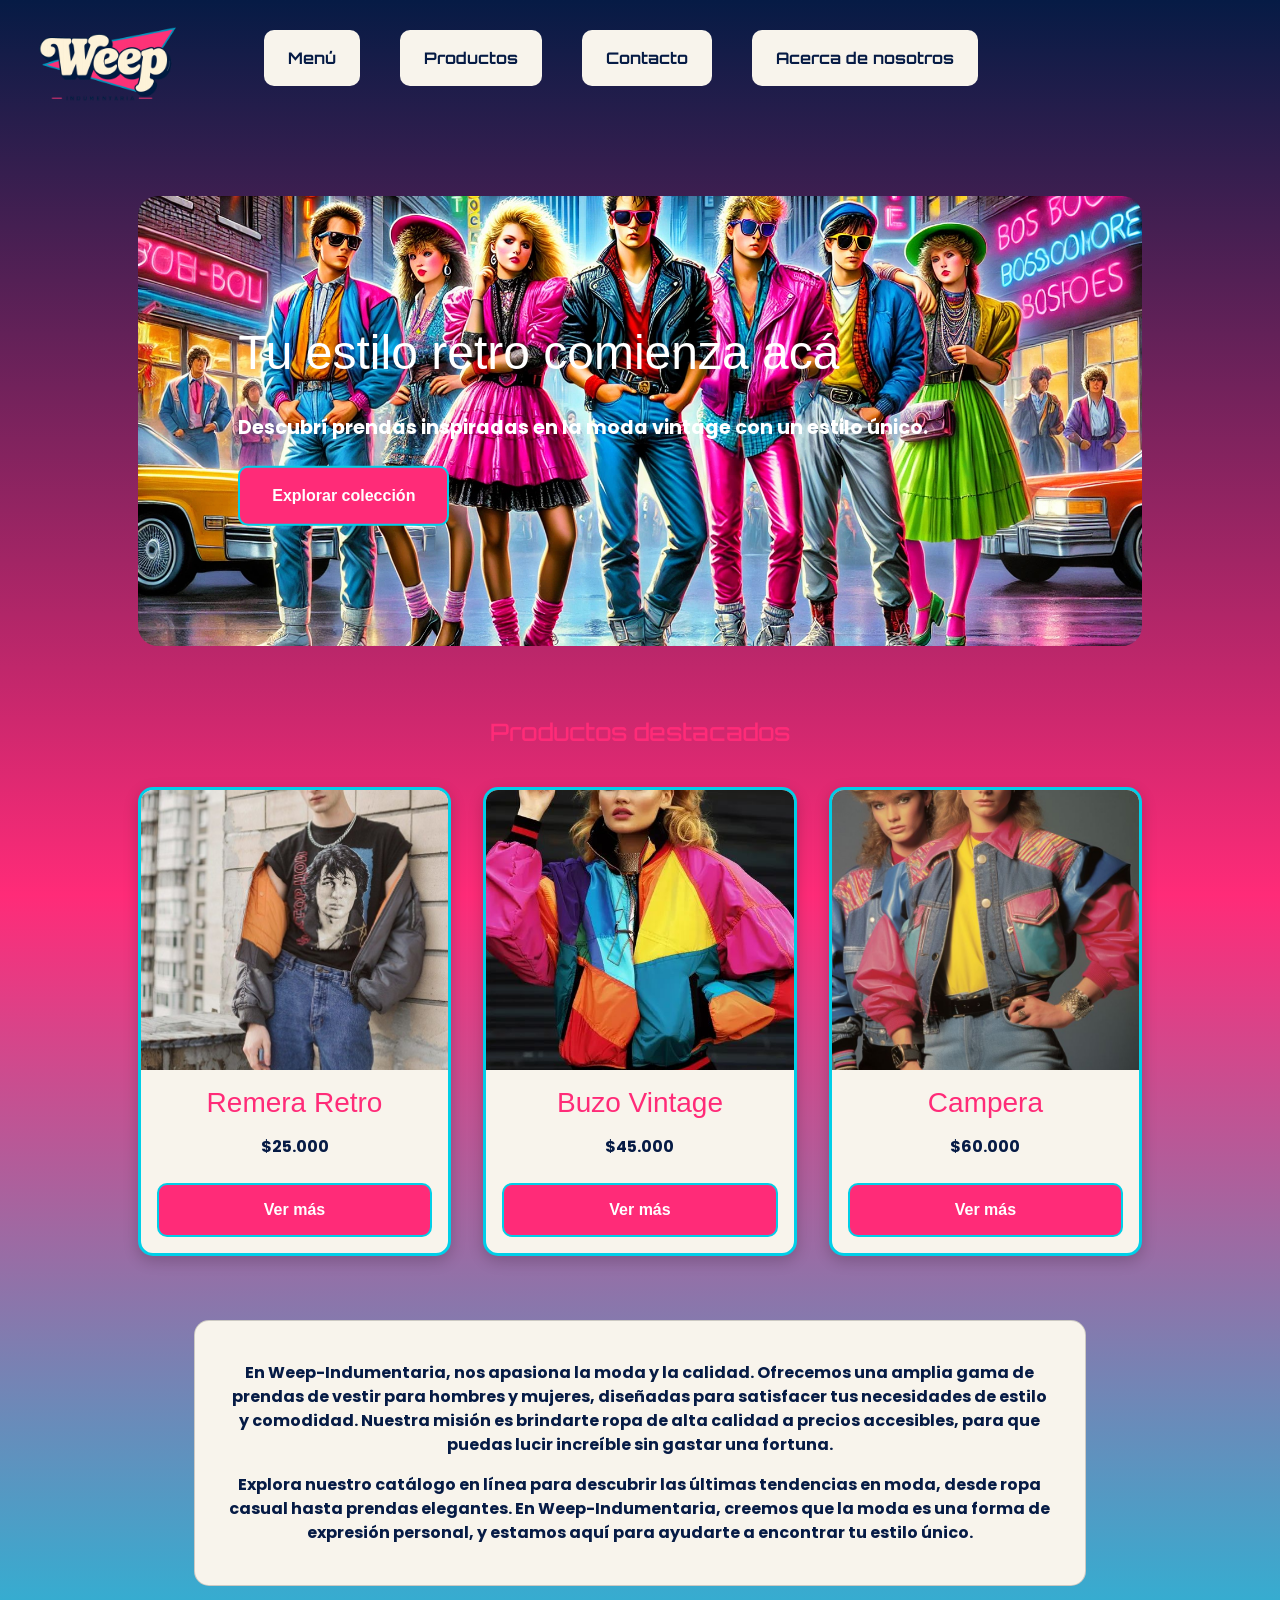
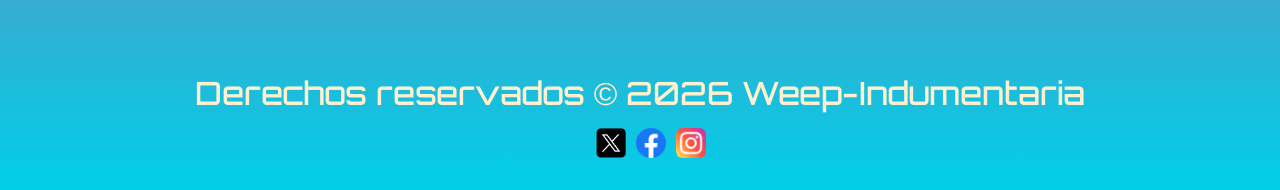
==== index.html @ 95387102 "Primera versión del proyecto Weep Indumentaria" ====
<!DOCTYPE html>

<html lang="es">

<head>
    <meta charset="UTF-8">
    <meta name="viewport" content="width=device-width, initial-scale=1.0">
    <meta name="description" content="Indumentaria retro con estilo vintage.">
    <meta name="keywords" content="ropa, retro, vintage, remeras, buzos">
    <meta name="author" content="Sebastian Fonteina">
    
    <title>Weep-Indumentaria - Inicio ✂</title>
    
    <link href="https://cdn.jsdelivr.net/npm/bootstrap@5.3.8/dist/css/bootstrap.min.css" rel="stylesheet">
    
    <link rel="stylesheet" href="./styles/style.css">
    <!--Fuente Orbitron-->
    <link rel="preconnect" href="https://fonts.googleapis.com">
    <link rel="preconnect" href="https://fonts.gstatic.com" crossorigin>
    <link href="https://fonts.googleapis.com/css2?family=Orbitron:wght@400..900&display=swap" rel="stylesheet">
    <!--Fuente Poppins-->
    <link rel="preconnect" href="https://fonts.googleapis.com">
    <link rel="preconnect" href="https://fonts.gstatic.com" crossorigin>
    <link href="https://fonts.googleapis.com/css2?family=Orbitron:wght@400..900&family=Poppins:ital,wght@0,100;0,200;0,300;0,400;0,500;0,600;0,700;0,800;0,900;1,100;1,200;1,300;1,400;1,500;1,600;1,700;1,800;1,900&display=swap" rel="stylesheet">

</head>

    <body>
    <header>
        <a href="./index.html">
    
            <img class="logoPrincipal" src="./assets/logo.png" alt="Logo de Weep-Indumentaria">
        
        </a>
    
    
        <nav class="navbar navBarraSuperior">
            <ul>
            <li> 
                <a href="./pages/menu.html">Menú</a>
            </li>
            <li> 
                <a href="./pages/galeria.html">Productos</a>
            </li>
            <li> 
                <a href="./pages/contacto.html">Contacto</a>
            </li>
            <li> 
                <a href="./pages/nosotros.html">Acerca de nosotros</a>
            </li>
            
            </ul>

        </nav>
            

</header>

    <main class="container contenidoPrincipal">
        

    <section class="bannerPrincipal">

    <img src="./assets/banner.jpg" alt="Banner principal">

    <div class="bannerTexto">

        <h1>Tu estilo retro comienza acá</h1>

        <p>
            Descubrí prendas inspiradas en la moda vintage
            con un estilo único.
        </p>

        <a href="./pages/galeria.html"
        class="botonPrincipal">Explorar colección</a>

    </div>

</section>

<section class="destacados">

    <h2>Productos destacados</h2>

    <div class="contenedorDestacados">

        <article class="card productoInicio">

            <img src="./assets/remera.jpg" alt="Remera Retro">

            <h3>Remera Retro</h3>

            <p>$25.000</p>

            <a href="./pages/galeria.html" class="botonPrincipal">

            Ver más

            </a>

        </article>

        <article class="card productoInicio">

            <img src="./assets/buzo.jpg" alt="Buzo Vintage">

            <h3>Buzo Vintage</h3>

            <p>$45.000</p>

            <a href="./pages/galeria.html" class="botonPrincipal">

            Ver más

        </a>

        </article>

        <article class="card productoInicio">

            <img src="./assets/campera.jpg" alt="Campera Retro">

            <h3>Campera</h3>

            <p>$60.000</p>

            <a

            href="./pages/galeria.html"

            class="botonPrincipal">

        Ver más

            </a>

        </article>

    </div>

</section>

<section>
        <article>
            <div class="card tarjeta">
        
        <p class="p">En Weep-Indumentaria, nos apasiona la moda y la calidad. Ofrecemos una amplia gama de prendas de vestir para hombres y mujeres, diseñadas para satisfacer tus necesidades de estilo y comodidad. Nuestra misión es brindarte ropa de alta calidad a precios accesibles, para que puedas lucir increíble sin gastar una fortuna.</p>
        <p class="p">Explora nuestro catálogo en línea para descubrir las últimas tendencias en moda, desde ropa casual hasta prendas elegantes. En Weep-Indumentaria, creemos que la moda es una forma de expresión personal, y estamos aquí para ayudarte a encontrar tu estilo único.</p>
    
            </div>
        </article>
    </section>

</main>
    
    <footer class="container">
    
        
        <h2 class="h2">Derechos reservados © 2026 Weep-Indumentaria</h2>
        <nav class="navBarraFooter">
            <ul>
            <li> 
                <a href="" aria-label="" >
                    <img class="footerImagenes" src="./assets/x.png" alt="X">
                </a>
            </li>
            <li> 
                <a href="" aria-label="" >
                    <img class="footerImagenes" src="./assets/facebook.png" alt="Facebook">
                </a>
            </li>
            <li> 
                <a href="" aria-label="" >
                    <img class="footerImagenes" src="./assets/instagram.png" alt="Instagram">
                </a>
            </li>

            </ul>
        </nav>
    </footer>

    </body>

</html>
---- styles/style.css ----
*{
    box-sizing: border-box;
    margin: 0;
    padding: 0;
}

:root {

--fondo: #000000;
--principal: #FFF1D0;
--rosa: #FF2B78;
--detalle: #00CFE8;
--sombra: #061B45;

}

header{

    display:flex;
    align-items: center;
    padding:1rem 2rem;
    /* background-color: var(--principal); */
}

.logoPrincipal{
    width: 150px;
    height: auto;
    margin-right: 50px;
    /*border-radius: 10px;
    border: none;
    background-color: var(--principal);*/
}

body{
    background: linear-gradient(
        180deg,
        #061B45,
        #FF2B78,
        #00CFE8
    );


    font-family: Arial, sans-serif;
    
}
footer{

    color: var(--principal);
    padding: 1rem;
    text-align: center;
}
h1{
    
    font-size: 2rem;
    color: var(--rosa);
    margin: 0;
    padding: 0.5rem 0;
}

h2{
    font-family: "Orbitron", sans-serif;
    font-size: 1.5rem;
    color: var(--rosa);
    margin: 0;
    padding: 0.5rem 0;
    text-align: center;
}

p{
    font-family: "Poppins", sans-serif;
    font-size: 1rem;
    color: var(--sombra);
    margin: 0;
    padding: 0.5rem 0;
    text-align: center;
    font-weight: bold;
}

.navBarraSuperior ul{

    display:flex;

    justify-content:center;

    list-style:none;

    gap:2.5rem;

}
.navBarraSuperior a{
    
    display: inline-block;
    background-color:#F8F4EC;
    /*border: 2px solid var(--detalle);*/
    border-radius: 10px;
    padding: 1rem 1.5rem;
    
    text-align: center;
    text-decoration:none;
    color:var(--sombra);
    font-family: "Orbitron", sans-serif;
    font-weight: bold;
    transition: transform 0.3s ease, box-shadow 0.3s ease;
    
}
.navBarraSuperior a:hover{
    background-color:var(--principal);
    color:var(--rosa);
    transform: scale(1.1);
    box-shadow: 0 0px 5px rgb(231, 228, 228);
}
.navBarraFooter ul{

    display:flex;

    justify-content:center;

    list-style:none;


}

.footerImagenes{
    width: 30px;
    height: auto;
    margin-right: 10px;
}
.tarjeta{

    background-color:#F8F4EC;

    /*border:3px solid var(--detalle);*/

    border-radius:15px;

    padding:2rem;

    margin:2rem auto;

    width:80%;

}

.galeria{

    display: grid;

    grid-template-columns: repeat(auto-fit, minmax(250px, 1fr));
    
    gap: 2rem;

    padding: 2rem;

}

.producto{


    border: 2px solid var(--detalle);

    border-radius: 10px;

    padding: 1rem;

    text-align: center;
    
    box-shadow:0 5px 15px rgba(0,0,0,.15);

    transition: transform 0.3s ease, box-shadow 0.3s ease;

    cursor: pointer;
}

.producto img{

    width: 100%;

    height: auto;

    border-radius: 8px;

}

.producto:hover{

    transform: scale(1.05);

}

form{

    width: 500px;
    margin: 2rem auto;
    background-color: #F8F4EC;
    padding: 2rem;
    border-radius: 15px;

}

.form-label{

    display: block;
    margin-top: 1rem;
    color: var(--sombra);
    font-weight: bold;

}

.menuPrincipal{

    width:80%;

    margin:2rem auto;

    text-align:center;

}

.menuGrid{

    display:grid;

    grid-template-columns:repeat(auto-fit,minmax(280px,1fr));

    gap:2rem;

    margin-top:2rem;

}

.menuCard{

    background:#F8F4EC;

    border:3px solid var(--detalle);

    border-radius:15px;

    padding:2rem;

    box-shadow:0 5px 15px rgba(0,0,0,.2);

    transition:.3s;

}

.menuCard:hover{

    transform:translateY(-10px);

}

.menuCard h3{

    color:var(--rosa);

}

.menuCard p{

    color:var(--sombra);

}

.menuCard a{

    display:inline-block;

    margin-top:1rem;

    padding:.8rem 1.5rem;

    background:var(--rosa);

    color:white;

    border-radius:8px;

    text-decoration:none;

}

.menuCard a:hover{

    background:var(--detalle);

}

.bannerPrincipal{

    width:90%;

    margin:2rem auto;

    position:relative;

}

.bannerPrincipal img{

    width:100%;

    height:450px;

    object-fit:cover;

    border-radius:20px;

}

.bannerTexto{

    position:absolute;

    top:50%;

    left:10%;

    transform:translateY(-50%);

}

.bannerTexto h1{

    color:white;

    font-size:3rem;

}

.bannerTexto p{

    color:white;

    margin:1rem 0;

    font-size:1.2rem;

}

.bannerTexto a{

    display:inline-block;

    background:var(--rosa);

    color:white;

    padding:1rem 2rem;

    border-radius:10px;

    text-decoration:none;

    transition:.3s;

}

.bannerTexto a:hover{

    background:var(--detalle);

}

.destacados{

    width:90%;

    margin:4rem auto;

}

.destacados h2{

    margin-bottom:2rem;

}

.contenedorDestacados{

    display:grid;

    grid-template-columns:repeat(auto-fit,minmax(280px,1fr));

    gap:2rem;

}

.productoInicio{

    background:#F8F4EC;

    border:3px solid var(--detalle);

    border-radius:15px;

    overflow:hidden;

    text-align:center;

    box-shadow:0 5px 15px rgba(0,0,0,.2);

    transition:.3s;

}

.productoInicio:hover{

    transform:translateY(-10px);

}

.productoInicio img{

    width:100%;

    height:280px;

    object-fit:cover;

}

.productoInicio h3{

    color:var(--rosa);

    margin-top:1rem;

}

.productoInicio p{

    color:var(--sombra);

}

.productoInicio a{

    display:inline-block;

    margin:1rem;

    padding:.8rem 2rem;

    border-radius:10px;

    background:var(--rosa);

    color:white;

    text-decoration:none;

}

.productoInicio a:hover{

    background:var(--detalle);

}

.contenidoPrincipal{
    
    padding-top: 2rem;

    padding-bottom: 2rem;

}

.botonPrincipal{


background:var(--rosa);

color:white;

font-weight:bold;

padding:15px 30px;

border-radius:10px;

border:2px solid var(--detalle);

transition:.3s;

}

.botonPrincipal:hover{

background:var(--detalle);

color:var(--sombra);

transform:scale(1.05);

}

.form-control{

border:2px solid var(--detalle);

border-radius:10px;

}

.form-control:focus{

border-color:var(--rosa);

box-shadow:0 0 10px var(--rosa);

}

.precio{

    color: var(--rosa);

    font-size: 1.3rem;

    font-weight: bold;

    margin: 1rem 0;

}

.subtitulo{

    color:white;

    text-align:center;

    margin-bottom:2rem;

}

/* ===========================
        NOSOTROS
=========================== */

.nosotros{

    display:flex;

    align-items:center;

    gap:3rem;

    margin:3rem 0;

}

.nosotrosImagen{

    flex:1;

}

.nosotrosImagen img{

    width:100%;

    border-radius:15px;

    box-shadow:0 5px 15px rgba(0,0,0,.3);

}

.nosotrosTexto{

    flex:1;

}

.nosotrosTexto h3{

    color:var(--rosa);

    margin-bottom:1rem;

}

.nosotrosTexto p{

    color:white;

    margin-bottom:1rem;

}

/* ===========================
    MISION Y VISION
=========================== */

.misionVision{

    display:grid;

    grid-template-columns:repeat(auto-fit,minmax(300px,1fr));

    gap:2rem;

    margin:3rem 0;

}

.tarjetaInfo{

    padding:2rem;

    border:3px solid var(--detalle);

    border-radius:15px;

    text-align:center;

}

.tarjetaInfo h3{

    color:var(--rosa);

    margin-bottom:1rem;

}

/* ===========================
      BENEFICIOS
=========================== */

.elegirnos{

    text-align:center;

    margin:4rem 0;

}

.beneficios{

    display:grid;

    grid-template-columns:repeat(auto-fit,minmax(250px,1fr));

    gap:2rem;

    margin-top:2rem;

}

.beneficio{

    padding:2rem;

    border:3px solid var(--detalle);

    border-radius:15px;

    transition:.3s;

}

.beneficio:hover{

    transform:translateY(-8px);

    box-shadow:0 8px 20px rgba(0,0,0,.3);

}

.nosotros{

    flex-direction:column;

    text-align:center;

}

/* ===========================
TABLET
=========================== */

@media (max-width: 768px) {

    header{
        flex-direction: column;
        gap: 1.5rem;
        text-align: center;
    }

    .navBarraSuperior ul{
        flex-direction: column;
        gap: 1rem;
    }

    .bannerTexto{
        left: 5%;
        right: 5%;
        text-align: center;
    }

    .bannerTexto h1{
        font-size: 2rem;
    }

    .bannerTexto p{
        font-size: 1rem;
    }

    .logoPrincipal{
        margin-right: 0;
    }

}

/* ===========================
CELULAR
=========================== */

@media (max-width: 480px) {

    .bannerPrincipal img{
        height: 300px;
    }

    .bannerTexto h1{
        font-size: 1.6rem;
    }

    .bannerTexto p{
        font-size: .9rem;
    }

    .botonPrincipal{
        padding: 10px 20px;
        font-size: .9rem;
    }

    .tarjeta{
        width: 95%;
        padding: 1rem;
    }

}
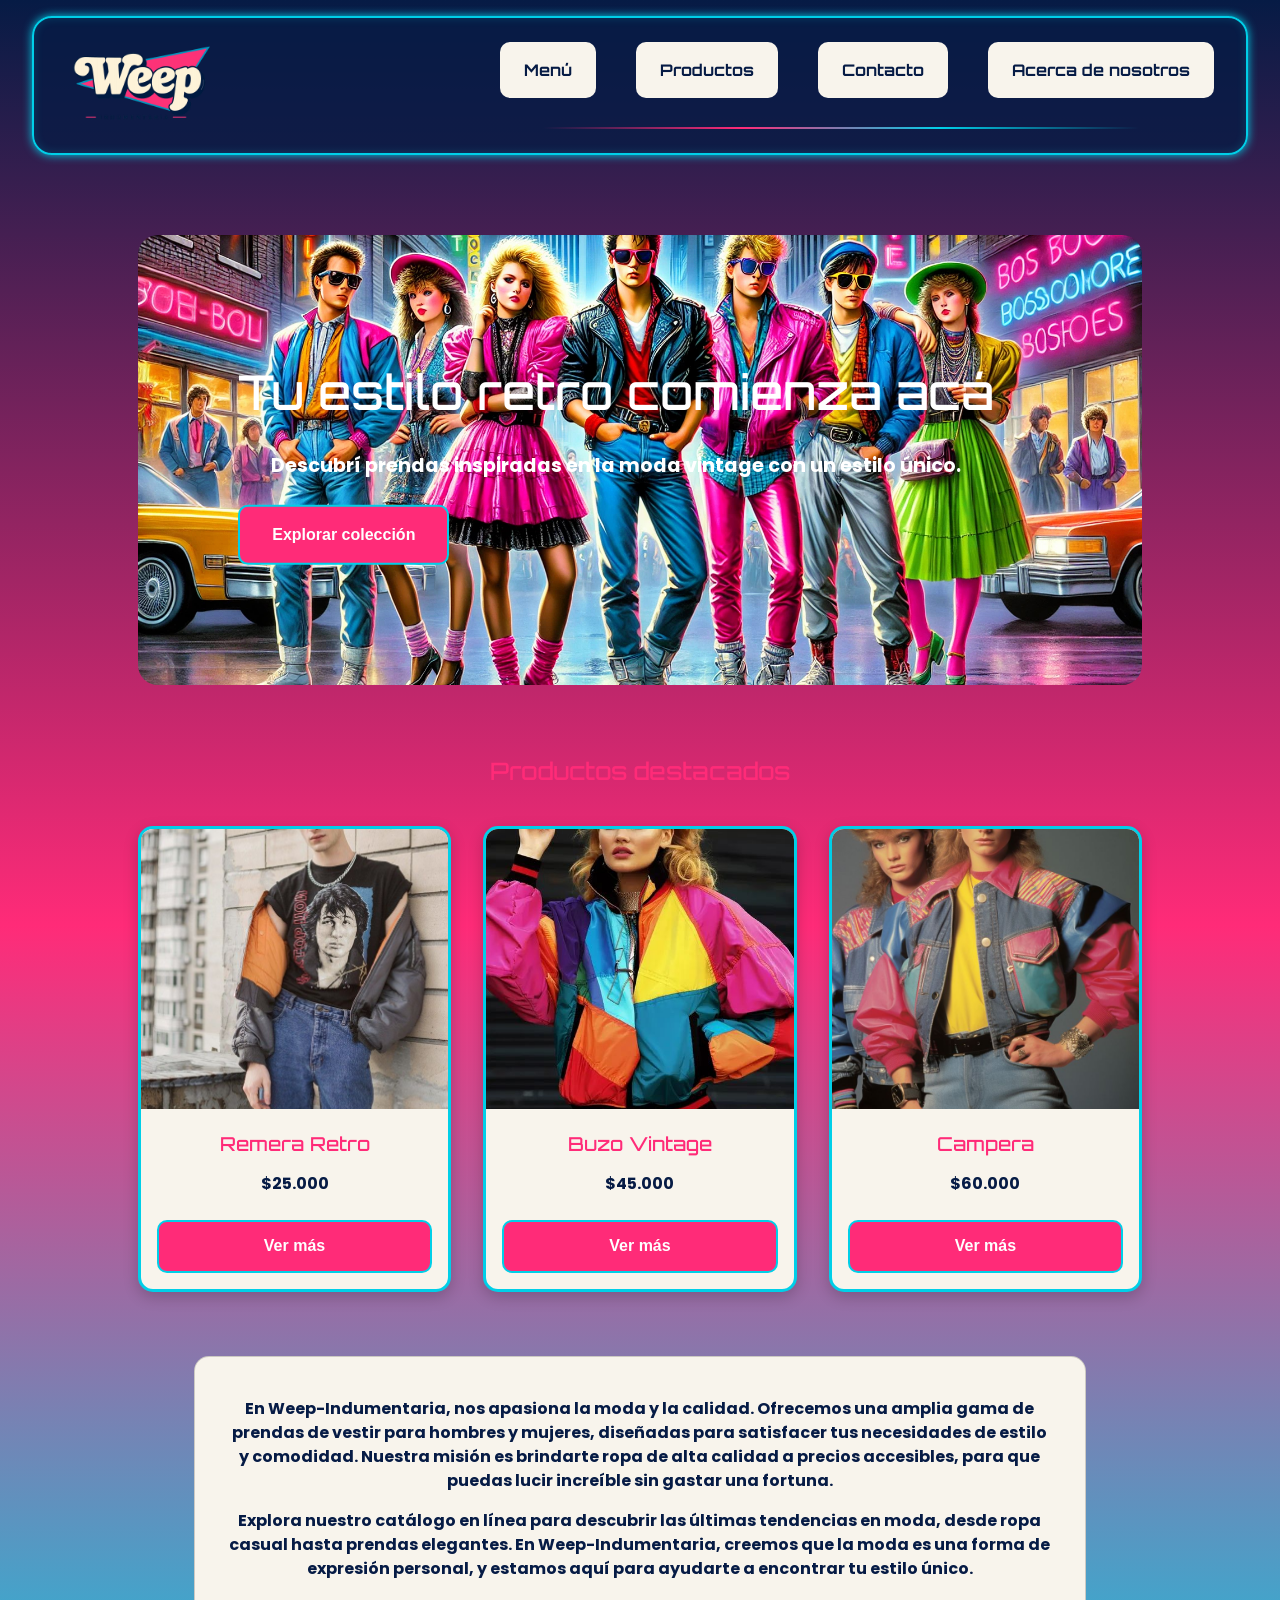
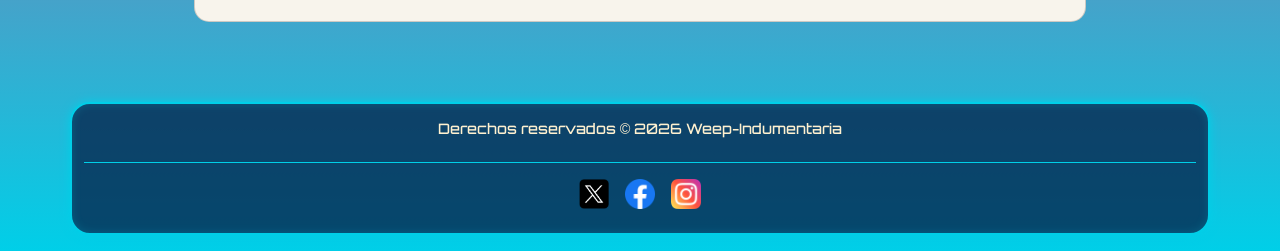
==== commit 02ef33b0: "Modifique header y footer" ====
--- a/index.html
+++ b/index.html
@@ -157,7 +157,7 @@
     <footer class="container">
     
         
-        <h2 class="h2">Derechos reservados © 2026 Weep-Indumentaria</h2>
+        <h2>Derechos reservados © 2026 Weep-Indumentaria</h2>
         <nav class="navBarraFooter">
             <ul>
             <li> 
--- a/styles/style.css
+++ b/styles/style.css
@@ -14,21 +14,40 @@
 
 }
 
-header{
-
-    display:flex;
+header {
+    display: flex;
     align-items: center;
-    padding:1rem 2rem;
-    /* background-color: var(--principal); */
-}
-
-.logoPrincipal{
+    justify-content: space-between;
+
+    width: 95%;
+    margin: 1rem auto;
+
+    padding: 1rem 2rem;
+
+    border: 2px solid var(--detalle);
+    border-radius: 20px;
+
+    background: rgba(6, 27, 69, 0.75);
+
+    box-shadow:
+        0 0 10px var(--detalle),
+        inset 0 0 10px rgba(0, 207, 232, 0.2);
+}
+
+.logoPrincipal {
     width: 150px;
     height: auto;
     margin-right: 50px;
-    /*border-radius: 10px;
-    border: none;
-    background-color: var(--principal);*/
+
+    transition: transform 0.3s ease, filter 0.3s ease;
+}
+
+.logoPrincipal:hover {
+    transform: scale(1.05);
+
+    filter:
+        drop-shadow(0 0 5px var(--rosa))
+        drop-shadow(0 0 10px var(--detalle));
 }
 
 body{
@@ -45,21 +64,103 @@
 }
 footer{
 
-    color: var(--principal);
-    padding: 1rem;
+    width:95%;
+
+    margin:1rem auto 1rem;
+
+    padding:0.5rem;
+
+    text-align:center;
+
+    color:var(--principal);
+
+    border:2px solid var(--detalle);
+
+    border-radius:20px;
+
+    background:rgba(6, 27, 69, 0.75);
+
+    box-shadow:
+        0 0 10px var(--detalle),
+        inset 0 0 10px rgba(0, 207, 232, 0.2);
+
+}
+
+footer h2{
+
+    font-size:.9rem;
+
+    color:var(--principal);
+
+    margin-bottom:0.5rem;
+
+}
+.navBarraFooter{
+
+    margin-top:1rem;
+
+    padding-top:1rem;
+
+    border-top:1px solid var(--detalle);
+
+}
+.navBarraFooter ul{
+
+    display:flex;
+
+    justify-content:center;
+
+    align-items:center;
+
+    list-style:none;
+
+    gap:1rem;
+
+    padding:0;
+
+}
+.footerImagenes{
+
+    width:30px;
+
+    height:auto;
+
+    transition:transform .3s ease, filter .3s ease;
+
+}
+
+.footerImagenes:hover{
+
+    transform:scale(1.2);
+
+    filter:
+        drop-shadow(0 0 5px var(--rosa))
+        drop-shadow(0 0 8px var(--detalle));
+
+}
+
+h1{
+    font-family: "Orbitron", sans-serif;
+    font-size: 2rem;
+    color: var(--detalle);
+    margin: 0;
+    padding: 0.5rem 0;
     text-align: center;
 }
-h1{
-    
-    font-size: 2rem;
+
+h2{
+    font-family: "Orbitron", sans-serif;
+    font-size: 1.5rem;
     color: var(--rosa);
     margin: 0;
     padding: 0.5rem 0;
-}
-
-h2{
+    text-align: center;
+}
+
+h3{
+
     font-family: "Orbitron", sans-serif;
-    font-size: 1.5rem;
+    font-size: 1.2rem;
     color: var(--rosa);
     margin: 0;
     padding: 0.5rem 0;
@@ -77,7 +178,7 @@
 }
 
 .navBarraSuperior ul{
-
+    
     display:flex;
 
     justify-content:center;
@@ -85,10 +186,10 @@
     list-style:none;
 
     gap:2.5rem;
-
+    
 }
 .navBarraSuperior a{
-    
+    flex: 1;
     display: inline-block;
     background-color:#F8F4EC;
     /*border: 2px solid var(--detalle);*/
@@ -109,22 +210,24 @@
     transform: scale(1.1);
     box-shadow: 0 0px 5px rgb(231, 228, 228);
 }
-.navBarraFooter ul{
-
-    display:flex;
-
-    justify-content:center;
-
-    list-style:none;
-
-
-}
-
-.footerImagenes{
-    width: 30px;
-    height: auto;
-    margin-right: 10px;
-}
+.navBarraSuperior::after {
+    content: "";
+    
+
+    width: 80%;
+    height: 2px;
+
+    margin: 0.8rem auto 0;
+
+    background: linear-gradient(
+        90deg,
+        transparent,
+        var(--rosa),
+        var(--detalle),
+        transparent
+    );
+}
+
 .tarjeta{
 
     background-color:#F8F4EC;
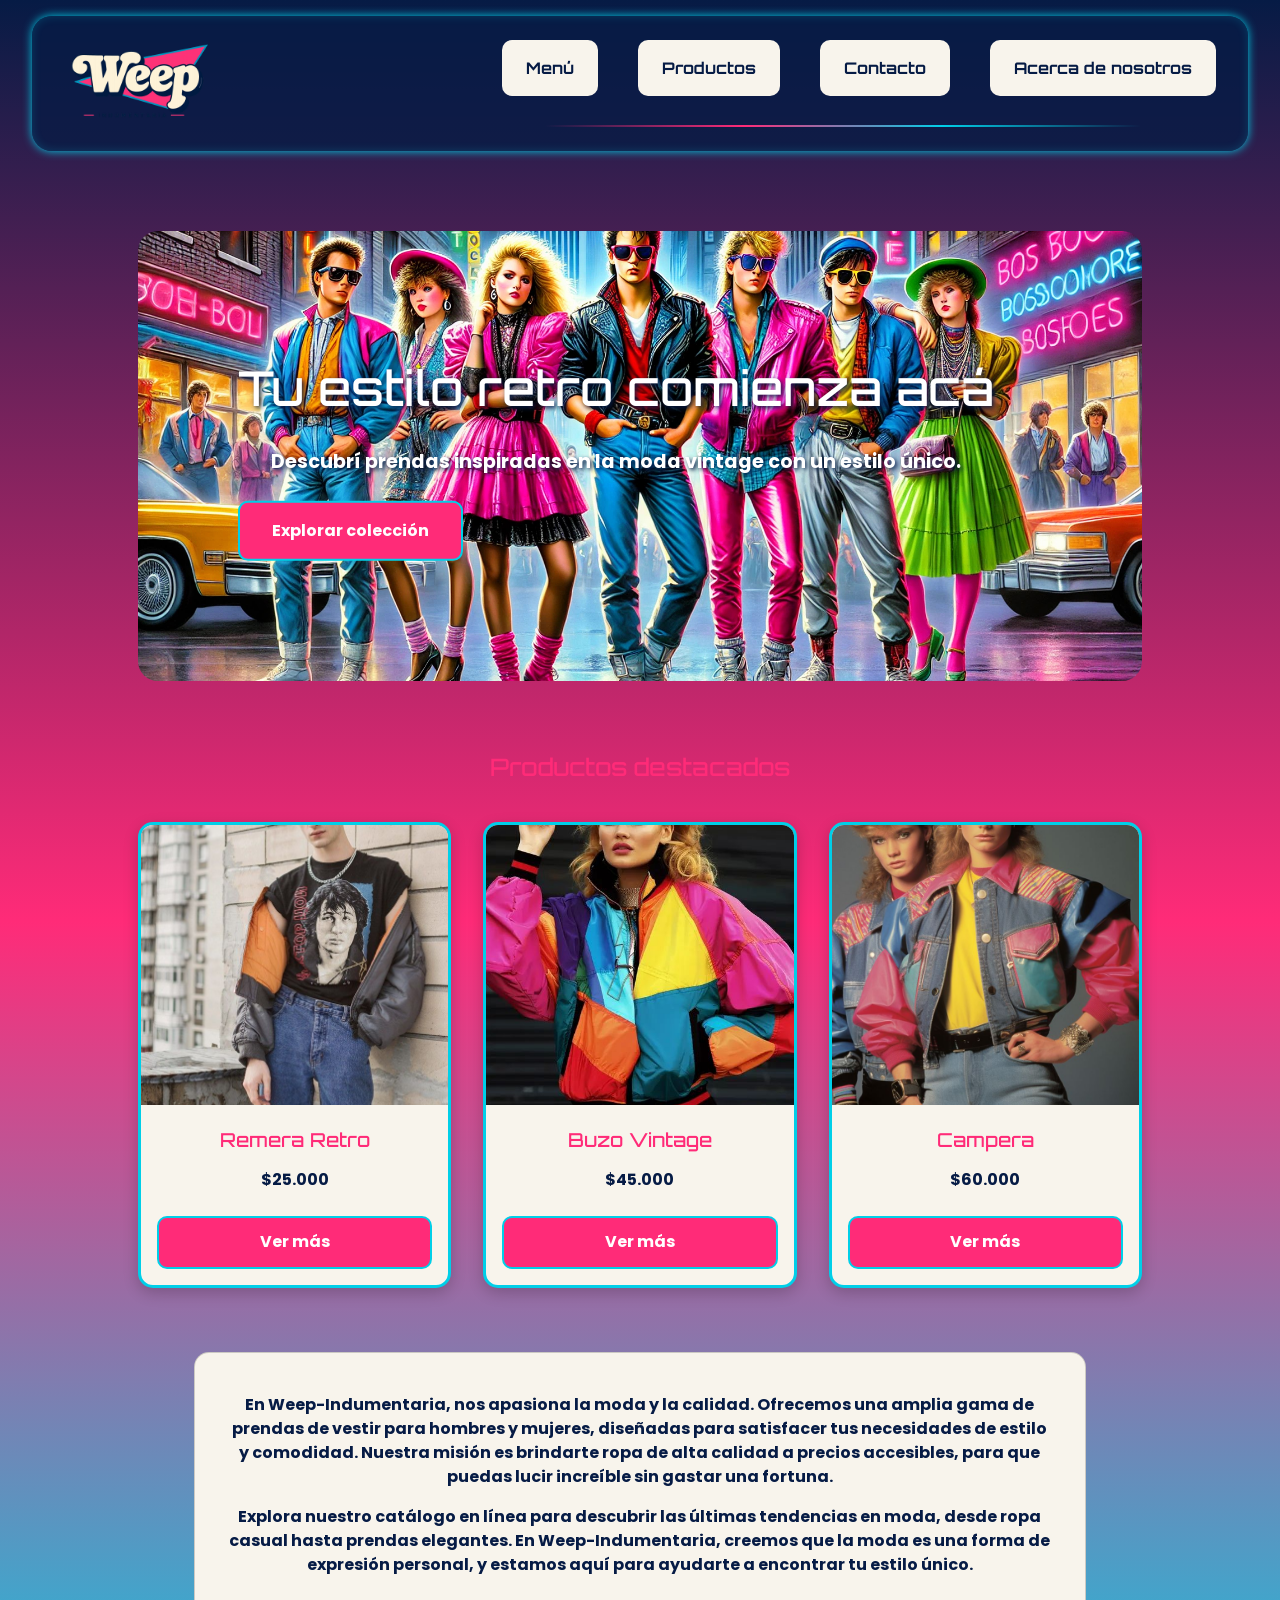
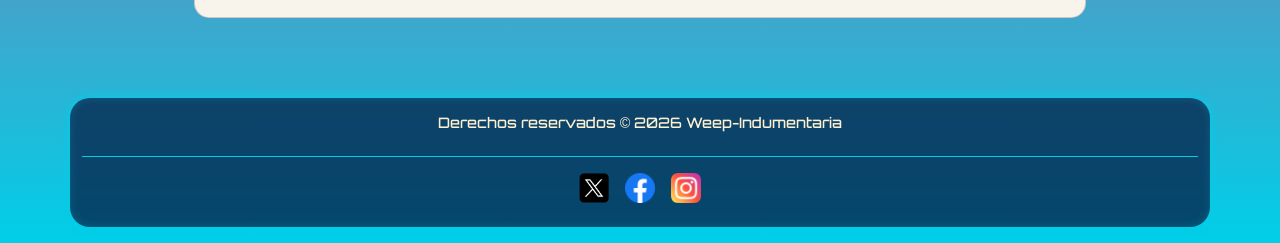
==== commit 5bb63f5b: "Correcciones finales de HTML y estilos" ====
--- a/index.html
+++ b/index.html
@@ -14,14 +14,10 @@
     <link href="https://cdn.jsdelivr.net/npm/bootstrap@5.3.8/dist/css/bootstrap.min.css" rel="stylesheet">
     
     <link rel="stylesheet" href="./styles/style.css">
-    <!--Fuente Orbitron-->
-    <link rel="preconnect" href="https://fonts.googleapis.com">
-    <link rel="preconnect" href="https://fonts.gstatic.com" crossorigin>
-    <link href="https://fonts.googleapis.com/css2?family=Orbitron:wght@400..900&display=swap" rel="stylesheet">
-    <!--Fuente Poppins-->
-    <link rel="preconnect" href="https://fonts.googleapis.com">
-    <link rel="preconnect" href="https://fonts.gstatic.com" crossorigin>
-    <link href="https://fonts.googleapis.com/css2?family=Orbitron:wght@400..900&family=Poppins:ital,wght@0,100;0,200;0,300;0,400;0,500;0,600;0,700;0,800;0,900;1,100;1,200;1,300;1,400;1,500;1,600;1,700;1,800;1,900&display=swap" rel="stylesheet">
+    <!-- Fuentes Orbitron y Poppins -->
+<link rel="preconnect" href="https://fonts.googleapis.com">
+<link rel="preconnect" href="https://fonts.gstatic.com" crossorigin>
+<link href="https://fonts.googleapis.com/css2?family=Orbitron:wght@400..900&family=Poppins:ital,wght@0,100;0,200;0,300;0,400;0,500;0,600;0,700;0,800;0,900;1,100;1,200;1,300;1,400;1,500;1,600;1,700;1,800;1,900&display=swap" rel="stylesheet">
 
 </head>
 
--- a/styles/style.css
+++ b/styles/style.css
@@ -1,846 +1,597 @@
-*{
-    box-sizing: border-box;
-    margin: 0;
-    padding: 0;
-}
-
-:root {
-
---fondo: #000000;
---principal: #FFF1D0;
---rosa: #FF2B78;
---detalle: #00CFE8;
---sombra: #061B45;
-
+.tarjetaInfo, .beneficio {
+  border: 3px solid #00CFE8;
+  border-radius: 15px;
+}
+
+* {
+  box-sizing: border-box;
+  margin: 0;
+  padding: 0;
+}
+
+body {
+  background: linear-gradient(180deg, #061B45, #FF2B78, #00CFE8);
+  font-family: "Poppins", sans-serif;
+}
+
+h1,
+h2,
+h3 {
+  font-family: "Orbitron", sans-serif;
+  margin: 0;
+  padding: 0.5rem 0;
+  text-align: center;
+}
+
+h1 {
+  font-size: 2rem;
+  color: #00CFE8;
+}
+
+h2 {
+  font-size: 1.5rem;
+  color: #FF2B78;
+}
+
+h3 {
+  font-size: 1.2rem;
+  color: #FF2B78;
+}
+
+p {
+  font-family: "Poppins", sans-serif;
+  font-size: 1rem;
+  color: #061B45;
+  margin: 0;
+  padding: 0.5rem 0;
+  text-align: center;
+  font-weight: bold;
 }
 
 header {
-    display: flex;
+  display: flex;
+  align-items: center;
+  justify-content: space-between;
+  width: 95%;
+  margin: 1rem auto;
+  padding: 1rem 2rem;
+  border-radius: 20px;
+  background: rgba(6, 27, 69, 0.75);
+  box-shadow: 0 0 10px #00CFE8, inset 0 0 10px rgba(0, 207, 232, 0.2);
+}
+header .logoPrincipal {
+  width: 150px;
+  height: auto;
+  margin-right: 50px;
+  transition: transform 0.3s ease, filter 0.3s ease;
+}
+header .logoPrincipal:hover {
+  transform: scale(1.05);
+  filter: drop-shadow(0 0 5px #FF2B78) drop-shadow(0 0 10px #00CFE8);
+}
+
+footer {
+  width: 95%;
+  margin: 1rem auto;
+  padding: 0.5rem;
+  text-align: center;
+  color: #FFF1D0;
+  border-radius: 20px;
+  background: rgba(6, 27, 69, 0.75);
+  box-shadow: 0 0 10px #00CFE8, inset 0 0 10px rgba(0, 207, 232, 0.2);
+}
+footer h2 {
+  font-size: 0.9rem;
+  color: #FFF1D0;
+  margin-bottom: 0.5rem;
+}
+footer .navBarraFooter {
+  margin-top: 1rem;
+  padding-top: 1rem;
+  border-top: 1px solid #00CFE8;
+}
+footer .navBarraFooter ul {
+  display: flex;
+  justify-content: center;
+  align-items: center;
+  list-style: none;
+  gap: 1rem;
+  padding: 0;
+}
+footer .footerImagenes {
+  width: 30px;
+  height: auto;
+  transition: transform 0.3s ease, filter 0.3s ease;
+}
+footer .footerImagenes:hover {
+  transform: scale(1.2);
+  filter: drop-shadow(0 0 5px #FF2B78) drop-shadow(0 0 8px #00CFE8);
+}
+
+.menuPrincipal {
+  width: 80%;
+  margin: 2rem auto;
+  text-align: center;
+}
+
+.menuGrid {
+  display: grid;
+  grid-template-columns: repeat(auto-fit, minmax(280px, 1fr));
+  gap: 2rem;
+  margin-top: 2rem;
+}
+
+.menuCard {
+  background: #F8F4EC;
+  border: 3px solid #00CFE8;
+  border-radius: 15px;
+  box-shadow: 0 5px 15px rgba(0, 0, 0, 0.2);
+  padding: 2rem;
+  transition: 0.3s;
+}
+.menuCard:hover {
+  transform: translateY(-10px);
+}
+.menuCard h3 {
+  color: #FF2B78;
+}
+.menuCard p {
+  color: #061B45;
+}
+.menuCard a {
+  display: inline-block;
+  margin-top: 1rem;
+  padding: 0.8rem 1.5rem;
+  background: #FF2B78;
+  color: white;
+  border-radius: 8px;
+  text-decoration: none;
+}
+.menuCard a:hover {
+  background: #00CFE8;
+}
+
+.destacados {
+  width: 90%;
+  margin: 4rem auto;
+}
+.destacados h2 {
+  margin-bottom: 2rem;
+}
+
+.contenedorDestacados {
+  display: grid;
+  grid-template-columns: repeat(auto-fit, minmax(280px, 1fr));
+  gap: 2rem;
+}
+
+.productoInicio {
+  background: #F8F4EC;
+  border: 3px solid #00CFE8;
+  border-radius: 15px;
+  box-shadow: 0 5px 15px rgba(0, 0, 0, 0.2);
+  overflow: hidden;
+  text-align: center;
+  transition: 0.3s;
+}
+.productoInicio:hover {
+  transform: translateY(-10px);
+}
+.productoInicio img {
+  width: 100%;
+  height: 280px;
+  object-fit: cover;
+}
+.productoInicio h3 {
+  color: #FF2B78;
+  margin-top: 1rem;
+}
+.productoInicio p {
+  color: #061B45;
+}
+.productoInicio a {
+  display: inline-block;
+  margin: 1rem;
+  padding: 0.8rem 2rem;
+  border-radius: 10px;
+  background: #FF2B78;
+  color: white;
+  text-decoration: none;
+}
+.productoInicio a:hover {
+  background: #00CFE8;
+}
+
+.precio {
+  color: #FF2B78;
+  font-size: 1.3rem;
+  font-weight: bold;
+  margin: 1rem 0;
+}
+
+.subtitulo {
+  color: white;
+  text-align: center;
+  margin-bottom: 2rem;
+}
+
+form {
+  width: 500px;
+  margin: 2rem auto;
+  background-color: #F8F4EC;
+  padding: 2rem;
+  border-radius: 15px;
+}
+
+.form-label {
+  display: block;
+  margin-top: 1rem;
+  color: #061B45;
+  font-weight: bold;
+}
+
+.form-control {
+  border: 2px solid #00CFE8;
+  border-radius: 10px;
+}
+.form-control:focus {
+  border-color: #FF2B78;
+  box-shadow: 0 0 10px #FF2B78;
+}
+
+.navBarraSuperior ul {
+  display: flex;
+  justify-content: center;
+  list-style: none;
+  gap: 2.5rem;
+}
+.navBarraSuperior a {
+  flex: 1;
+  display: inline-block;
+  background-color: #F8F4EC;
+  border-radius: 10px;
+  padding: 1rem 1.5rem;
+  text-align: center;
+  text-decoration: none;
+  color: #061B45;
+  font-family: "Orbitron", sans-serif;
+  font-weight: bold;
+  transition: transform 0.3s ease, box-shadow 0.3s ease;
+}
+.navBarraSuperior a:hover {
+  background-color: #061B45;
+  color: #FF2B78;
+  transform: scale(1.1);
+  box-shadow: 0 0 5px rgb(231, 228, 228);
+}
+.navBarraSuperior::after {
+  content: "";
+  display: block;
+  width: 80%;
+  height: 2px;
+  margin: 0.8rem auto 0;
+  background: linear-gradient(90deg, transparent, #FF2B78, #00CFE8, transparent);
+}
+
+.tarjeta {
+  background-color: #F8F4EC;
+  border-radius: 15px;
+  padding: 2rem;
+  margin: 2rem auto;
+  width: 80%;
+}
+
+.galeria {
+  display: grid;
+  grid-template-columns: repeat(auto-fit, minmax(250px, 1fr));
+  gap: 2rem;
+  padding: 2rem;
+}
+
+.producto {
+  border: 2px solid #00CFE8;
+  border-radius: 10px;
+  padding: 1rem;
+  text-align: center;
+  box-shadow: 0 5px 15px rgba(0, 0, 0, 0.15);
+  transition: transform 0.3s ease, box-shadow 0.3s ease;
+  cursor: pointer;
+}
+.producto img {
+  width: 100%;
+  height: auto;
+  border-radius: 8px;
+}
+.producto:hover {
+  transform: scale(1.05);
+}
+
+.botonPrincipal {
+  background: #FF2B78;
+  color: white;
+  font-weight: bold;
+  padding: 15px 30px;
+  border-radius: 10px;
+  border: 2px solid #00CFE8;
+  transition: 0.3s;
+}
+.botonPrincipal:hover {
+  background: #00CFE8;
+  color: #061B45;
+  transform: scale(1.05);
+}
+
+.bannerPrincipal {
+  width: 90%;
+  margin: 2rem auto;
+  position: relative;
+}
+.bannerPrincipal img {
+  width: 100%;
+  height: 450px;
+  object-fit: cover;
+  border-radius: 20px;
+}
+
+.bannerTexto {
+  position: absolute;
+  top: 50%;
+  left: 10%;
+  transform: translateY(-50%);
+}
+.bannerTexto h1 {
+  color: white;
+  font-size: 3rem;
+  text-shadow: 2px 2px 5px #061B45;
+}
+.bannerTexto p {
+  color: white;
+  margin: 1rem 0;
+  font-size: 1.2rem;
+  text-shadow: 2px 2px 4px #061B45;
+}
+.bannerTexto a {
+  display: inline-block;
+  background: #FF2B78;
+  color: white;
+  padding: 1rem 2rem;
+  border-radius: 10px;
+  text-decoration: none;
+  transition: 0.3s;
+}
+.bannerTexto a:hover {
+  background: #00CFE8;
+}
+
+.destacados {
+  width: 90%;
+  margin: 4rem auto;
+}
+.destacados h2 {
+  margin-bottom: 2rem;
+}
+
+.contenedorDestacados {
+  display: grid;
+  grid-template-columns: repeat(auto-fit, minmax(280px, 1fr));
+  gap: 2rem;
+}
+
+.productoInicio {
+  background: #F8F4EC;
+  border: 3px solid #00CFE8;
+  border-radius: 15px;
+  box-shadow: 0 5px 15px rgba(0, 0, 0, 0.2);
+  overflow: hidden;
+  text-align: center;
+  transition: 0.3s;
+}
+.productoInicio:hover {
+  transform: translateY(-10px);
+}
+.productoInicio img {
+  width: 100%;
+  height: 280px;
+  object-fit: cover;
+}
+.productoInicio h3 {
+  color: #FF2B78;
+  margin-top: 1rem;
+}
+.productoInicio p {
+  color: #061B45;
+}
+.productoInicio a {
+  display: inline-block;
+  margin: 1rem;
+  padding: 0.8rem 2rem;
+  border-radius: 10px;
+  background: #FF2B78;
+  color: white;
+  text-decoration: none;
+}
+.productoInicio a:hover {
+  background: #00CFE8;
+}
+
+.contenidoPrincipal {
+  padding-top: 2rem;
+  padding-bottom: 2rem;
+}
+
+.nosotros {
+  display: flex;
+  align-items: center;
+  gap: 3rem;
+  margin: 3rem 0;
+}
+
+.nosotrosImagen {
+  flex: 1;
+}
+.nosotrosImagen img {
+  width: 100%;
+  border-radius: 15px;
+  box-shadow: 0 5px 15px rgba(0, 0, 0, 0.3);
+}
+
+.nosotrosTexto {
+  flex: 1;
+}
+.nosotrosTexto h3 {
+  color: #FF2B78;
+  margin-bottom: 1rem;
+}
+.nosotrosTexto p {
+  color: white;
+  margin-bottom: 1rem;
+}
+
+.misionVision {
+  display: grid;
+  grid-template-columns: repeat(auto-fit, minmax(300px, 1fr));
+  gap: 2rem;
+  margin: 3rem 0;
+}
+
+.tarjetaInfo {
+  padding: 2rem;
+  text-align: center;
+}
+.tarjetaInfo h3 {
+  color: #FF2B78;
+  margin-bottom: 0.5rem;
+}
+
+.elegirnos {
+  text-align: center;
+  margin: 4rem 0;
+}
+
+.beneficios {
+  display: grid;
+  grid-template-columns: repeat(auto-fit, minmax(250px, 1fr));
+  gap: 2rem;
+  margin-top: 2rem;
+}
+
+.beneficio {
+  padding: 2rem;
+  transition: 0.3s;
+}
+.beneficio:hover {
+  transform: translateY(-8px);
+  box-shadow: 0 8px 20px rgba(0, 0, 0, 0.3);
+}
+
+.formularioContacto {
+  width: 100%;
+  max-width: 600px;
+  margin: 2rem auto;
+  box-sizing: border-box;
+}
+
+@media (max-width: 820px) {
+  header {
+    flex-direction: row;
     align-items: center;
     justify-content: space-between;
-
+    gap: 0.5rem;
+    padding: 1rem;
+  }
+  .logoPrincipal {
+    width: 130px;
+    margin: 0;
+  }
+  .navBarraSuperior {
+    width: auto;
+  }
+  .navBarraSuperior ul {
+    flex-direction: row;
+    align-items: center;
+    gap: 0.5rem;
+    padding: 0;
+    margin: 0;
+  }
+  .navBarraSuperior a {
+    font-size: 0.8rem;
+    padding: 0.5rem 0.7rem;
+  }
+  .bannerTexto {
+    left: 5%;
+    right: 5%;
+    text-align: center;
+  }
+  .bannerTexto h1 {
+    font-size: 2rem;
+  }
+  .bannerTexto p {
+    font-size: 1rem;
+  }
+  .nosotros {
+    flex-direction: column;
+    text-align: center;
+    gap: 2rem;
+  }
+  .nosotrosImagen,
+  .nosotrosTexto {
+    width: 100%;
+    flex: none;
+  }
+  .nosotrosImagen img {
+    width: 100%;
+    height: auto;
+  }
+  .formularioContacto {
+    width: 90%;
+    max-width: 600px;
+    margin: 2rem auto;
+    box-sizing: border-box;
+  }
+}
+@media (max-width: 480px) {
+  .bannerPrincipal img {
+    height: 300px;
+  }
+  .bannerTexto h1 {
+    font-size: 1.6rem;
+  }
+  .bannerTexto p {
+    font-size: 0.9rem;
+  }
+  .botonPrincipal {
+    padding: 10px 20px;
+    font-size: 0.9rem;
+  }
+  .tarjeta {
     width: 95%;
-    margin: 1rem auto;
-
-    padding: 1rem 2rem;
-
-    border: 2px solid var(--detalle);
-    border-radius: 20px;
-
-    background: rgba(6, 27, 69, 0.75);
-
-    box-shadow:
-        0 0 10px var(--detalle),
-        inset 0 0 10px rgba(0, 207, 232, 0.2);
-}
-
-.logoPrincipal {
-    width: 150px;
-    height: auto;
-    margin-right: 50px;
-
-    transition: transform 0.3s ease, filter 0.3s ease;
-}
-
-.logoPrincipal:hover {
-    transform: scale(1.05);
-
-    filter:
-        drop-shadow(0 0 5px var(--rosa))
-        drop-shadow(0 0 10px var(--detalle));
-}
-
-body{
-    background: linear-gradient(
-        180deg,
-        #061B45,
-        #FF2B78,
-        #00CFE8
-    );
-
-
-    font-family: Arial, sans-serif;
-    
-}
-footer{
-
-    width:95%;
-
-    margin:1rem auto 1rem;
-
-    padding:0.5rem;
-
-    text-align:center;
-
-    color:var(--principal);
-
-    border:2px solid var(--detalle);
-
-    border-radius:20px;
-
-    background:rgba(6, 27, 69, 0.75);
-
-    box-shadow:
-        0 0 10px var(--detalle),
-        inset 0 0 10px rgba(0, 207, 232, 0.2);
-
-}
-
-footer h2{
-
-    font-size:.9rem;
-
-    color:var(--principal);
-
-    margin-bottom:0.5rem;
-
-}
-.navBarraFooter{
-
-    margin-top:1rem;
-
-    padding-top:1rem;
-
-    border-top:1px solid var(--detalle);
-
-}
-.navBarraFooter ul{
-
-    display:flex;
-
-    justify-content:center;
-
-    align-items:center;
-
-    list-style:none;
-
-    gap:1rem;
-
-    padding:0;
-
-}
-.footerImagenes{
-
-    width:30px;
-
-    height:auto;
-
-    transition:transform .3s ease, filter .3s ease;
-
-}
-
-.footerImagenes:hover{
-
-    transform:scale(1.2);
-
-    filter:
-        drop-shadow(0 0 5px var(--rosa))
-        drop-shadow(0 0 8px var(--detalle));
-
-}
-
-h1{
-    font-family: "Orbitron", sans-serif;
-    font-size: 2rem;
-    color: var(--detalle);
-    margin: 0;
-    padding: 0.5rem 0;
-    text-align: center;
-}
-
-h2{
-    font-family: "Orbitron", sans-serif;
-    font-size: 1.5rem;
-    color: var(--rosa);
-    margin: 0;
-    padding: 0.5rem 0;
-    text-align: center;
-}
-
-h3{
-
-    font-family: "Orbitron", sans-serif;
-    font-size: 1.2rem;
-    color: var(--rosa);
-    margin: 0;
-    padding: 0.5rem 0;
-    text-align: center;
-}
-
-p{
-    font-family: "Poppins", sans-serif;
-    font-size: 1rem;
-    color: var(--sombra);
-    margin: 0;
-    padding: 0.5rem 0;
-    text-align: center;
-    font-weight: bold;
-}
-
-.navBarraSuperior ul{
-    
-    display:flex;
-
-    justify-content:center;
-
-    list-style:none;
-
-    gap:2.5rem;
-    
-}
-.navBarraSuperior a{
-    flex: 1;
-    display: inline-block;
-    background-color:#F8F4EC;
-    /*border: 2px solid var(--detalle);*/
-    border-radius: 10px;
-    padding: 1rem 1.5rem;
-    
-    text-align: center;
-    text-decoration:none;
-    color:var(--sombra);
-    font-family: "Orbitron", sans-serif;
-    font-weight: bold;
-    transition: transform 0.3s ease, box-shadow 0.3s ease;
-    
-}
-.navBarraSuperior a:hover{
-    background-color:var(--principal);
-    color:var(--rosa);
-    transform: scale(1.1);
-    box-shadow: 0 0px 5px rgb(231, 228, 228);
-}
-.navBarraSuperior::after {
-    content: "";
-    
-
-    width: 80%;
-    height: 2px;
-
-    margin: 0.8rem auto 0;
-
-    background: linear-gradient(
-        90deg,
-        transparent,
-        var(--rosa),
-        var(--detalle),
-        transparent
-    );
-}
-
-.tarjeta{
-
-    background-color:#F8F4EC;
-
-    /*border:3px solid var(--detalle);*/
-
-    border-radius:15px;
-
-    padding:2rem;
-
-    margin:2rem auto;
-
-    width:80%;
-
-}
-
-.galeria{
-
-    display: grid;
-
-    grid-template-columns: repeat(auto-fit, minmax(250px, 1fr));
-    
-    gap: 2rem;
-
-    padding: 2rem;
-
-}
-
-.producto{
-
-
-    border: 2px solid var(--detalle);
-
-    border-radius: 10px;
-
     padding: 1rem;
-
-    text-align: center;
-    
-    box-shadow:0 5px 15px rgba(0,0,0,.15);
-
-    transition: transform 0.3s ease, box-shadow 0.3s ease;
-
-    cursor: pointer;
-}
-
-.producto img{
-
+  }
+  form {
     width: 100%;
-
-    height: auto;
-
-    border-radius: 8px;
-
-}
-
-.producto:hover{
-
-    transform: scale(1.05);
-
-}
-
-form{
-
-    width: 500px;
-    margin: 2rem auto;
-    background-color: #F8F4EC;
-    padding: 2rem;
-    border-radius: 15px;
-
-}
-
-.form-label{
-
-    display: block;
-    margin-top: 1rem;
-    color: var(--sombra);
-    font-weight: bold;
-
-}
-
-.menuPrincipal{
-
-    width:80%;
-
-    margin:2rem auto;
-
-    text-align:center;
-
-}
-
-.menuGrid{
-
-    display:grid;
-
-    grid-template-columns:repeat(auto-fit,minmax(280px,1fr));
-
-    gap:2rem;
-
-    margin-top:2rem;
-
-}
-
-.menuCard{
-
-    background:#F8F4EC;
-
-    border:3px solid var(--detalle);
-
-    border-radius:15px;
-
-    padding:2rem;
-
-    box-shadow:0 5px 15px rgba(0,0,0,.2);
-
-    transition:.3s;
-
-}
-
-.menuCard:hover{
-
-    transform:translateY(-10px);
-
-}
-
-.menuCard h3{
-
-    color:var(--rosa);
-
-}
-
-.menuCard p{
-
-    color:var(--sombra);
-
-}
-
-.menuCard a{
-
-    display:inline-block;
-
-    margin-top:1rem;
-
-    padding:.8rem 1.5rem;
-
-    background:var(--rosa);
-
-    color:white;
-
-    border-radius:8px;
-
-    text-decoration:none;
-
-}
-
-.menuCard a:hover{
-
-    background:var(--detalle);
-
-}
-
-.bannerPrincipal{
-
-    width:90%;
-
-    margin:2rem auto;
-
-    position:relative;
-
-}
-
-.bannerPrincipal img{
-
-    width:100%;
-
-    height:450px;
-
-    object-fit:cover;
-
-    border-radius:20px;
-
-}
-
-.bannerTexto{
-
-    position:absolute;
-
-    top:50%;
-
-    left:10%;
-
-    transform:translateY(-50%);
-
-}
-
-.bannerTexto h1{
-
-    color:white;
-
-    font-size:3rem;
-
-}
-
-.bannerTexto p{
-
-    color:white;
-
-    margin:1rem 0;
-
-    font-size:1.2rem;
-
-}
-
-.bannerTexto a{
-
-    display:inline-block;
-
-    background:var(--rosa);
-
-    color:white;
-
-    padding:1rem 2rem;
-
-    border-radius:10px;
-
-    text-decoration:none;
-
-    transition:.3s;
-
-}
-
-.bannerTexto a:hover{
-
-    background:var(--detalle);
-
-}
-
-.destacados{
-
-    width:90%;
-
-    margin:4rem auto;
-
-}
-
-.destacados h2{
-
-    margin-bottom:2rem;
-
-}
-
-.contenedorDestacados{
-
-    display:grid;
-
-    grid-template-columns:repeat(auto-fit,minmax(280px,1fr));
-
-    gap:2rem;
-
-}
-
-.productoInicio{
-
-    background:#F8F4EC;
-
-    border:3px solid var(--detalle);
-
-    border-radius:15px;
-
-    overflow:hidden;
-
-    text-align:center;
-
-    box-shadow:0 5px 15px rgba(0,0,0,.2);
-
-    transition:.3s;
-
-}
-
-.productoInicio:hover{
-
-    transform:translateY(-10px);
-
-}
-
-.productoInicio img{
-
-    width:100%;
-
-    height:280px;
-
-    object-fit:cover;
-
-}
-
-.productoInicio h3{
-
-    color:var(--rosa);
-
-    margin-top:1rem;
-
-}
-
-.productoInicio p{
-
-    color:var(--sombra);
-
-}
-
-.productoInicio a{
-
-    display:inline-block;
-
-    margin:1rem;
-
-    padding:.8rem 2rem;
-
-    border-radius:10px;
-
-    background:var(--rosa);
-
-    color:white;
-
-    text-decoration:none;
-
-}
-
-.productoInicio a:hover{
-
-    background:var(--detalle);
-
-}
-
-.contenidoPrincipal{
-    
-    padding-top: 2rem;
-
-    padding-bottom: 2rem;
-
-}
-
-.botonPrincipal{
-
-
-background:var(--rosa);
-
-color:white;
-
-font-weight:bold;
-
-padding:15px 30px;
-
-border-radius:10px;
-
-border:2px solid var(--detalle);
-
-transition:.3s;
-
-}
-
-.botonPrincipal:hover{
-
-background:var(--detalle);
-
-color:var(--sombra);
-
-transform:scale(1.05);
-
-}
-
-.form-control{
-
-border:2px solid var(--detalle);
-
-border-radius:10px;
-
-}
-
-.form-control:focus{
-
-border-color:var(--rosa);
-
-box-shadow:0 0 10px var(--rosa);
-
-}
-
-.precio{
-
-    color: var(--rosa);
-
-    font-size: 1.3rem;
-
-    font-weight: bold;
-
-    margin: 1rem 0;
-
-}
-
-.subtitulo{
-
-    color:white;
-
-    text-align:center;
-
-    margin-bottom:2rem;
-
-}
-
-/* ===========================
-        NOSOTROS
-=========================== */
-
-.nosotros{
-
-    display:flex;
-
-    align-items:center;
-
-    gap:3rem;
-
-    margin:3rem 0;
-
-}
-
-.nosotrosImagen{
-
-    flex:1;
-
-}
-
-.nosotrosImagen img{
-
-    width:100%;
-
-    border-radius:15px;
-
-    box-shadow:0 5px 15px rgba(0,0,0,.3);
-
-}
-
-.nosotrosTexto{
-
-    flex:1;
-
-}
-
-.nosotrosTexto h3{
-
-    color:var(--rosa);
-
-    margin-bottom:1rem;
-
-}
-
-.nosotrosTexto p{
-
-    color:white;
-
-    margin-bottom:1rem;
-
-}
-
-/* ===========================
-    MISION Y VISION
-=========================== */
-
-.misionVision{
-
-    display:grid;
-
-    grid-template-columns:repeat(auto-fit,minmax(300px,1fr));
-
-    gap:2rem;
-
-    margin:3rem 0;
-
-}
-
-.tarjetaInfo{
-
-    padding:2rem;
-
-    border:3px solid var(--detalle);
-
-    border-radius:15px;
-
-    text-align:center;
-
-}
-
-.tarjetaInfo h3{
-
-    color:var(--rosa);
-
-    margin-bottom:1rem;
-
-}
-
-/* ===========================
-      BENEFICIOS
-=========================== */
-
-.elegirnos{
-
-    text-align:center;
-
-    margin:4rem 0;
-
-}
-
-.beneficios{
-
-    display:grid;
-
-    grid-template-columns:repeat(auto-fit,minmax(250px,1fr));
-
-    gap:2rem;
-
-    margin-top:2rem;
-
-}
-
-.beneficio{
-
-    padding:2rem;
-
-    border:3px solid var(--detalle);
-
-    border-radius:15px;
-
-    transition:.3s;
-
-}
-
-.beneficio:hover{
-
-    transform:translateY(-8px);
-
-    box-shadow:0 8px 20px rgba(0,0,0,.3);
-
-}
-
-.nosotros{
-
-    flex-direction:column;
-
-    text-align:center;
-
-}
-
-/* ===========================
-TABLET
-=========================== */
-
-@media (max-width: 768px) {
-
-    header{
-        flex-direction: column;
-        gap: 1.5rem;
-        text-align: center;
-    }
-
-    .navBarraSuperior ul{
-        flex-direction: column;
-        gap: 1rem;
-    }
-
-    .bannerTexto{
-        left: 5%;
-        right: 5%;
-        text-align: center;
-    }
-
-    .bannerTexto h1{
-        font-size: 2rem;
-    }
-
-    .bannerTexto p{
-        font-size: 1rem;
-    }
-
-    .logoPrincipal{
-        margin-right: 0;
-    }
-
-}
-
-/* ===========================
-CELULAR
-=========================== */
-
-@media (max-width: 480px) {
-
-    .bannerPrincipal img{
-        height: 300px;
-    }
-
-    .bannerTexto h1{
-        font-size: 1.6rem;
-    }
-
-    .bannerTexto p{
-        font-size: .9rem;
-    }
-
-    .botonPrincipal{
-        padding: 10px 20px;
-        font-size: .9rem;
-    }
-
-    .tarjeta{
-        width: 95%;
-        padding: 1rem;
-    }
-
-}+    max-width: 100%;
+    box-sizing: border-box;
+  }
+  form input,
+  form textarea,
+  form select {
+    width: 100%;
+    max-width: 100%;
+    box-sizing: border-box;
+  }
+  .formularioContacto {
+    width: 100%;
+    max-width: 100%;
+    padding: 0;
+    box-sizing: border-box;
+  }
+  .formularioContacto input,
+  .formularioContacto select,
+  .formularioContacto textarea {
+    width: 100%;
+    max-width: 100%;
+    box-sizing: border-box;
+  }
+}
+
+/*# sourceMappingURL=style.css.map */
